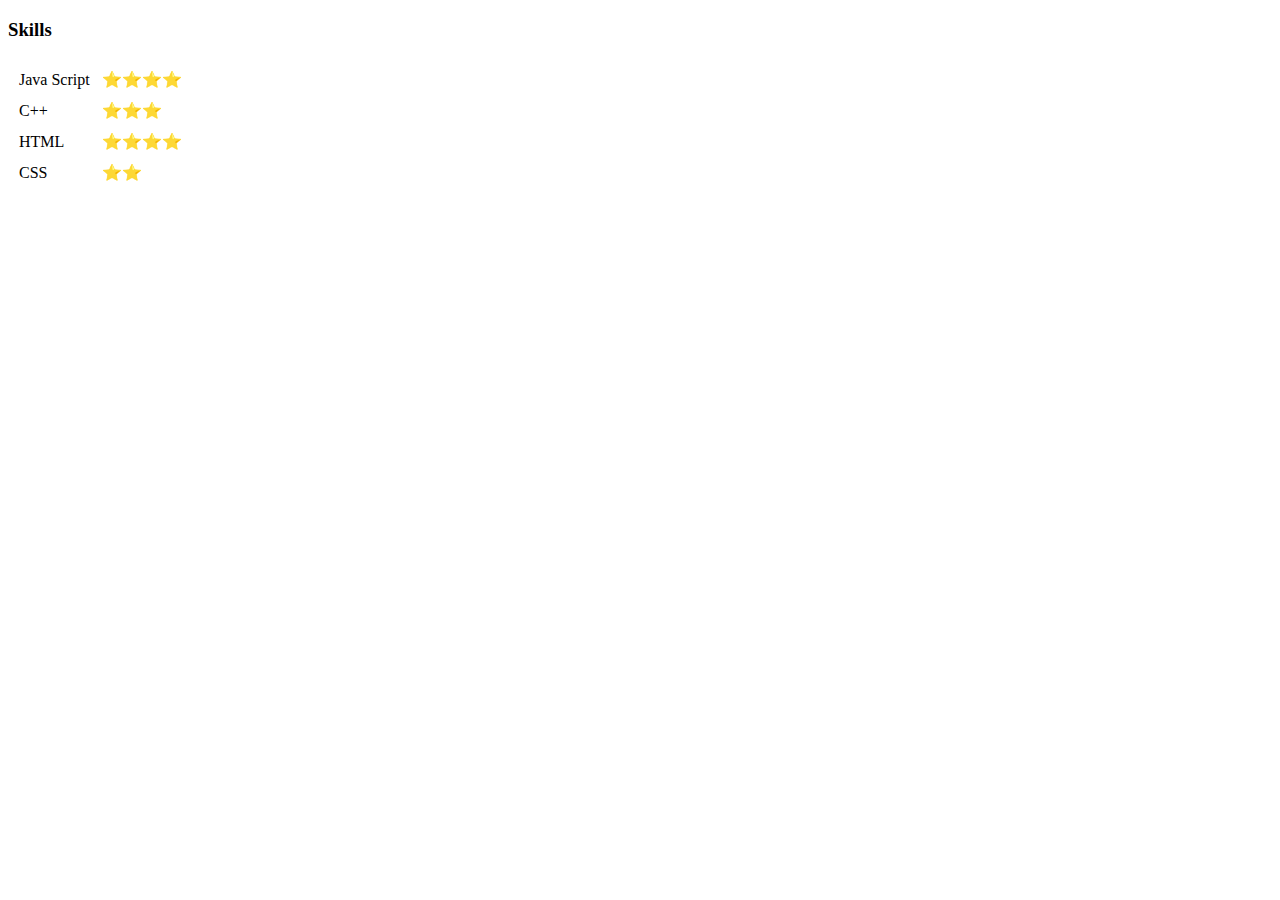
==== index.html @ 1df178f5 "Add initial CV website files" ====
<!DOCTYPE html>
<html lang="en">
<head>
  <meta charset="UTF-8">
  <meta name="viewport" content="width=device-width, initial-scale=1.0">
  <meta http-equiv="X-UA-Compatible" content="ie=edge">
  <title>Document</title>
</head>
  <body>
    <h3>Skills</h3>
    <table cellspacing = "10">
      <tr>
        <td>Java Script</td>
        <td>⭐⭐⭐⭐</td>
      </tr>
      <tr>
        <td>C++</td>
        <td>⭐⭐⭐</td>
      </tr>
      <tr>
        <td>HTML</td>
        <td>⭐⭐⭐⭐</td>
      </tr>
      <tr>
        <td>CSS</td>
        <td>⭐⭐</td>
      </tr>
    </table>
  </body>
</html>
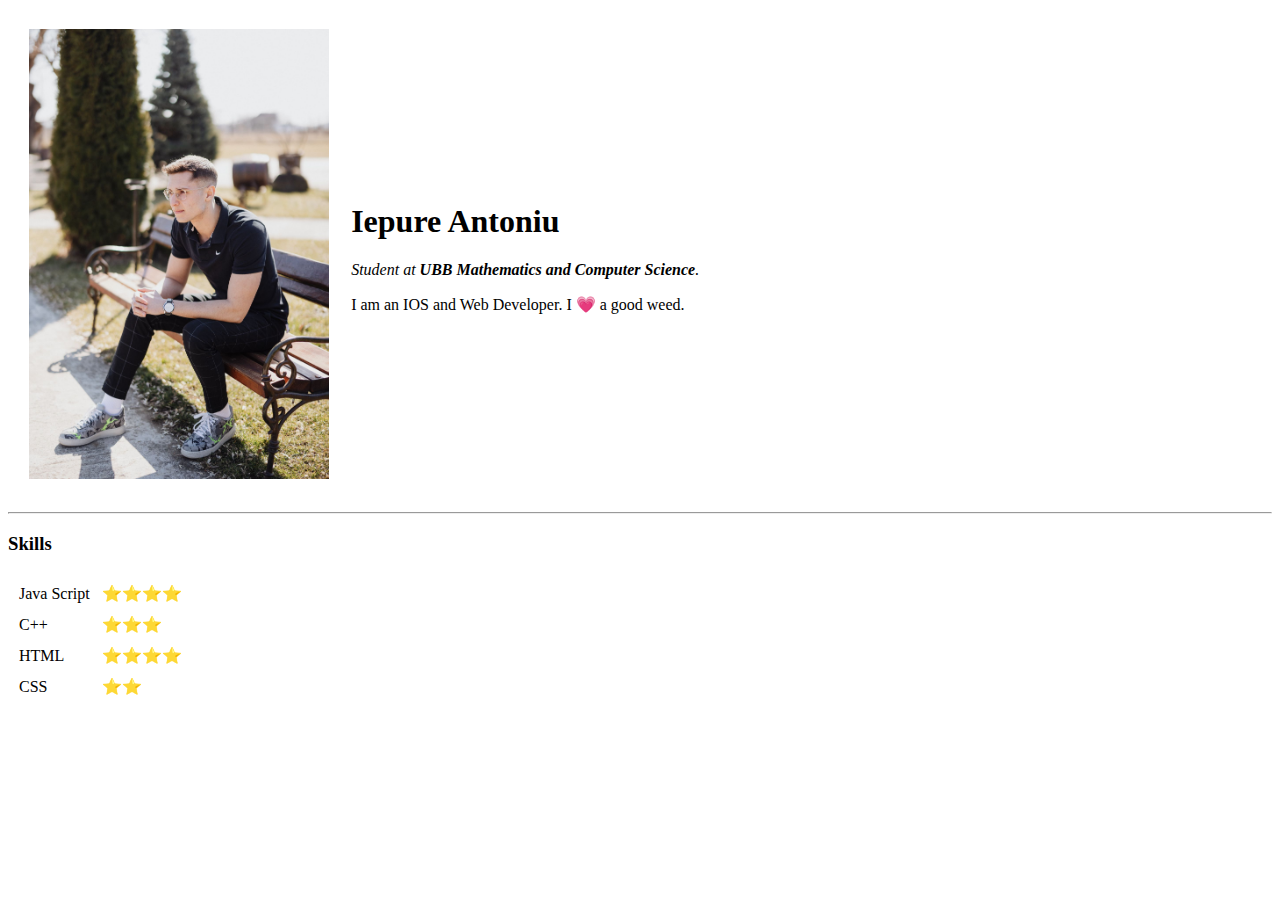
==== commit efb323d4: "Update index.html" ====
--- a/index.html
+++ b/index.html
@@ -1,14 +1,37 @@
 <!DOCTYPE html>
 <html lang="en">
-<head>
-  <meta charset="UTF-8">
-  <meta name="viewport" content="width=device-width, initial-scale=1.0">
-  <meta http-equiv="X-UA-Compatible" content="ie=edge">
-  <title>Document</title>
-</head>
+  <head>
+    <meta charset="UTF-8" />
+    <meta name="viewport" content="width=device-width, initial-scale=1.0" />
+    <meta http-equiv="X-UA-Compatible" content="ie=edge" />
+    <title>Document</title>
+  </head>
   <body>
+    <table cellspacing="20">
+      <tr>
+        <td>
+          <img
+            src="./images/276091329_249507644062891_7069436814930988218_n.jpg"
+            alt=""
+            height="450"
+            border-radius="50"
+          />
+        </td>
+        <td>
+          <h1>Iepure Antoniu</h1>
+          <p>
+            <em
+              >Student at
+              <strong> UBB Mathematics and Computer Science</strong>.</em
+            >
+          </p>
+          <p>I am an IOS and Web Developer. I 💗 a good weed.</p>
+        </td>
+      </tr>
+    </table>
+    <hr />
     <h3>Skills</h3>
-    <table cellspacing = "10">
+    <table cellspacing="10">
       <tr>
         <td>Java Script</td>
         <td>⭐⭐⭐⭐</td>
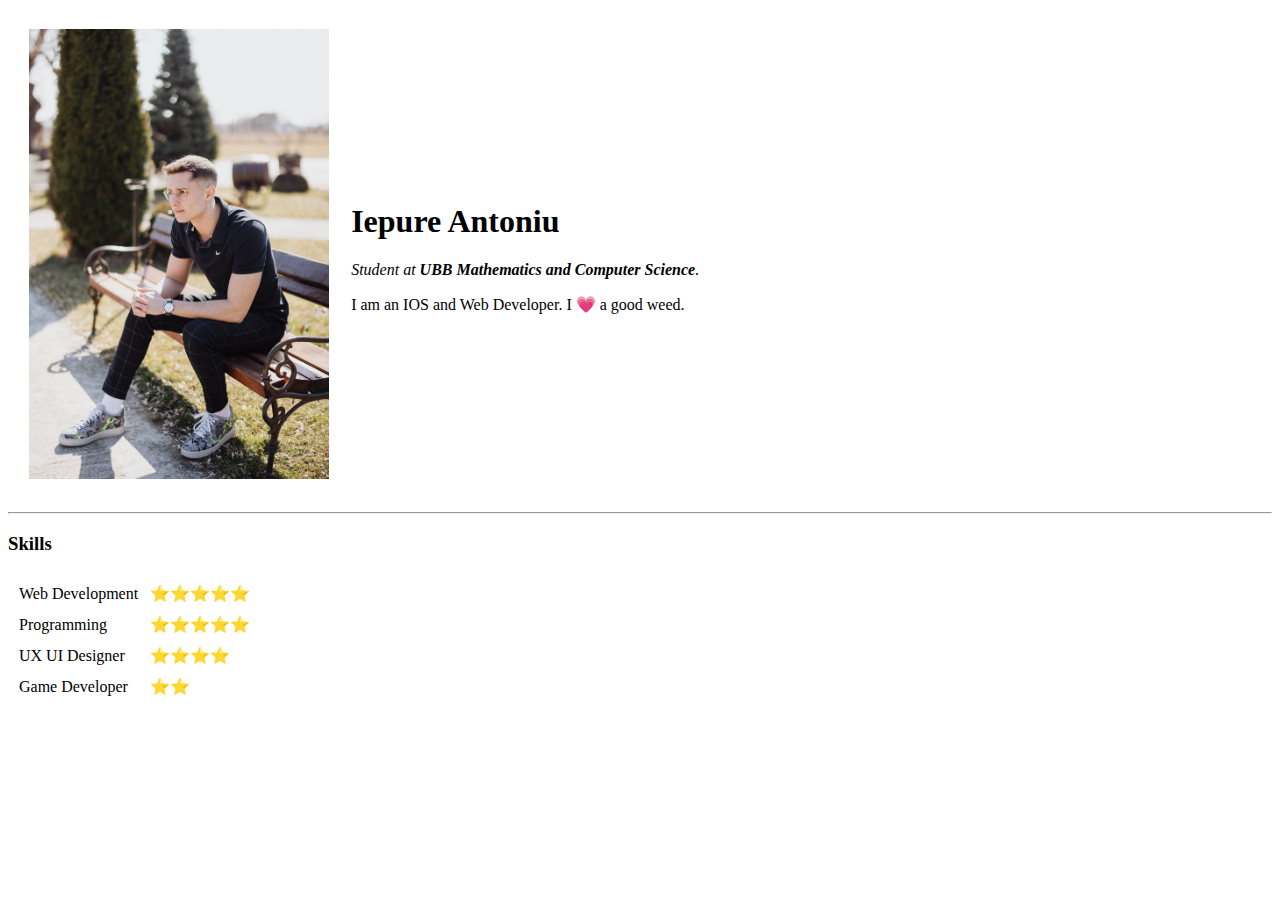
==== commit 3076d3a8: "Update index.html" ====
--- a/index.html
+++ b/index.html
@@ -33,19 +33,19 @@
     <h3>Skills</h3>
     <table cellspacing="10">
       <tr>
-        <td>Java Script</td>
+        <td>Web Development</td>
+        <td>⭐⭐⭐⭐⭐</td>
+      </tr>
+      <tr>
+        <td>Programming</td>
+        <td>⭐⭐⭐⭐⭐</td>
+      </tr>
+      <tr>
+        <td>UX UI Designer</td>
         <td>⭐⭐⭐⭐</td>
       </tr>
       <tr>
-        <td>C++</td>
-        <td>⭐⭐⭐</td>
-      </tr>
-      <tr>
-        <td>HTML</td>
-        <td>⭐⭐⭐⭐</td>
-      </tr>
-      <tr>
-        <td>CSS</td>
+        <td>Game Developer</td>
         <td>⭐⭐</td>
       </tr>
     </table>
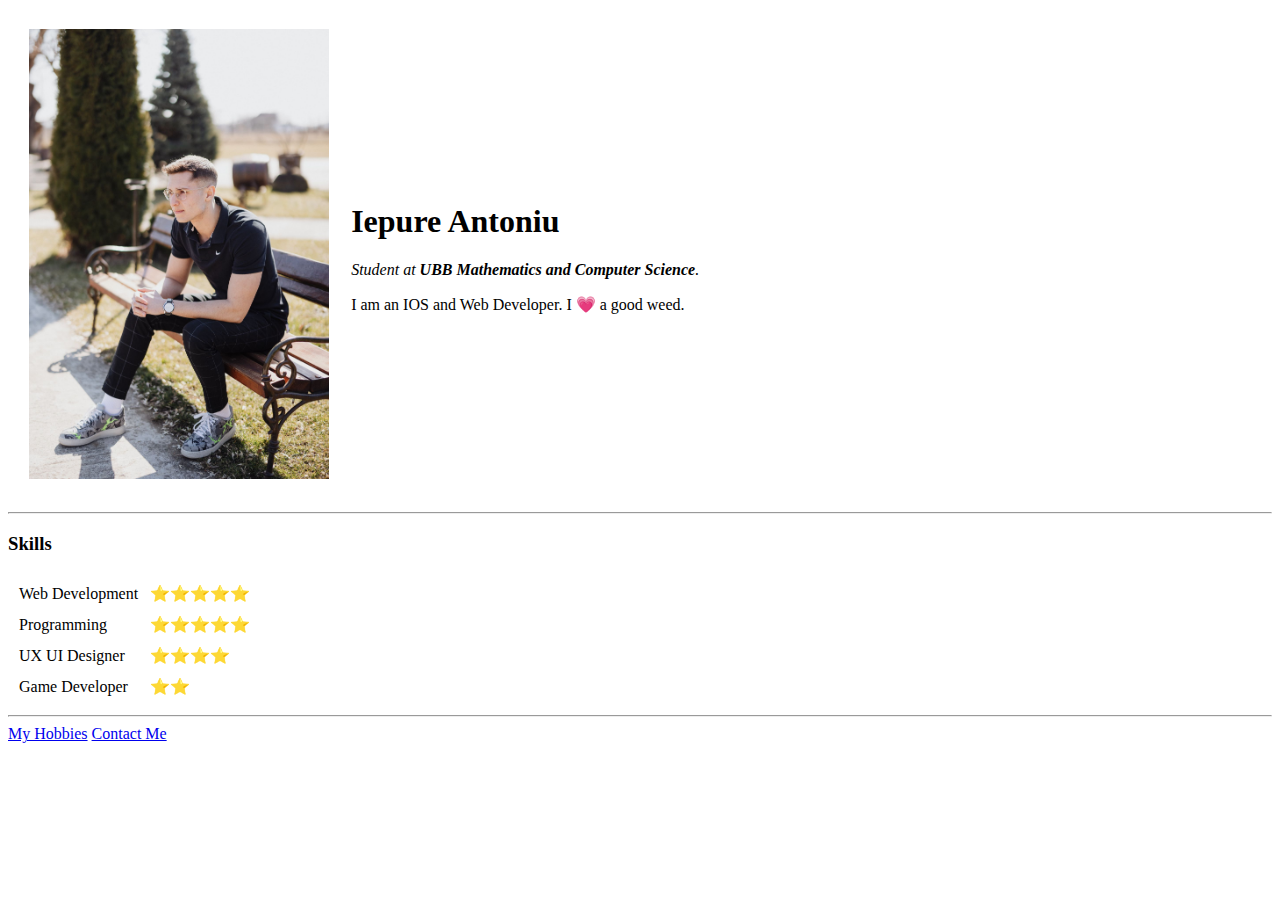
==== commit 7caabd65: "Update index.html" ====
--- a/index.html
+++ b/index.html
@@ -49,5 +49,8 @@
         <td>⭐⭐</td>
       </tr>
     </table>
+    <hr />
+    <a href="./hobbies.html">My Hobbies</a>
+    <a href="./contact-me.html">Contact Me</a>
   </body>
 </html>
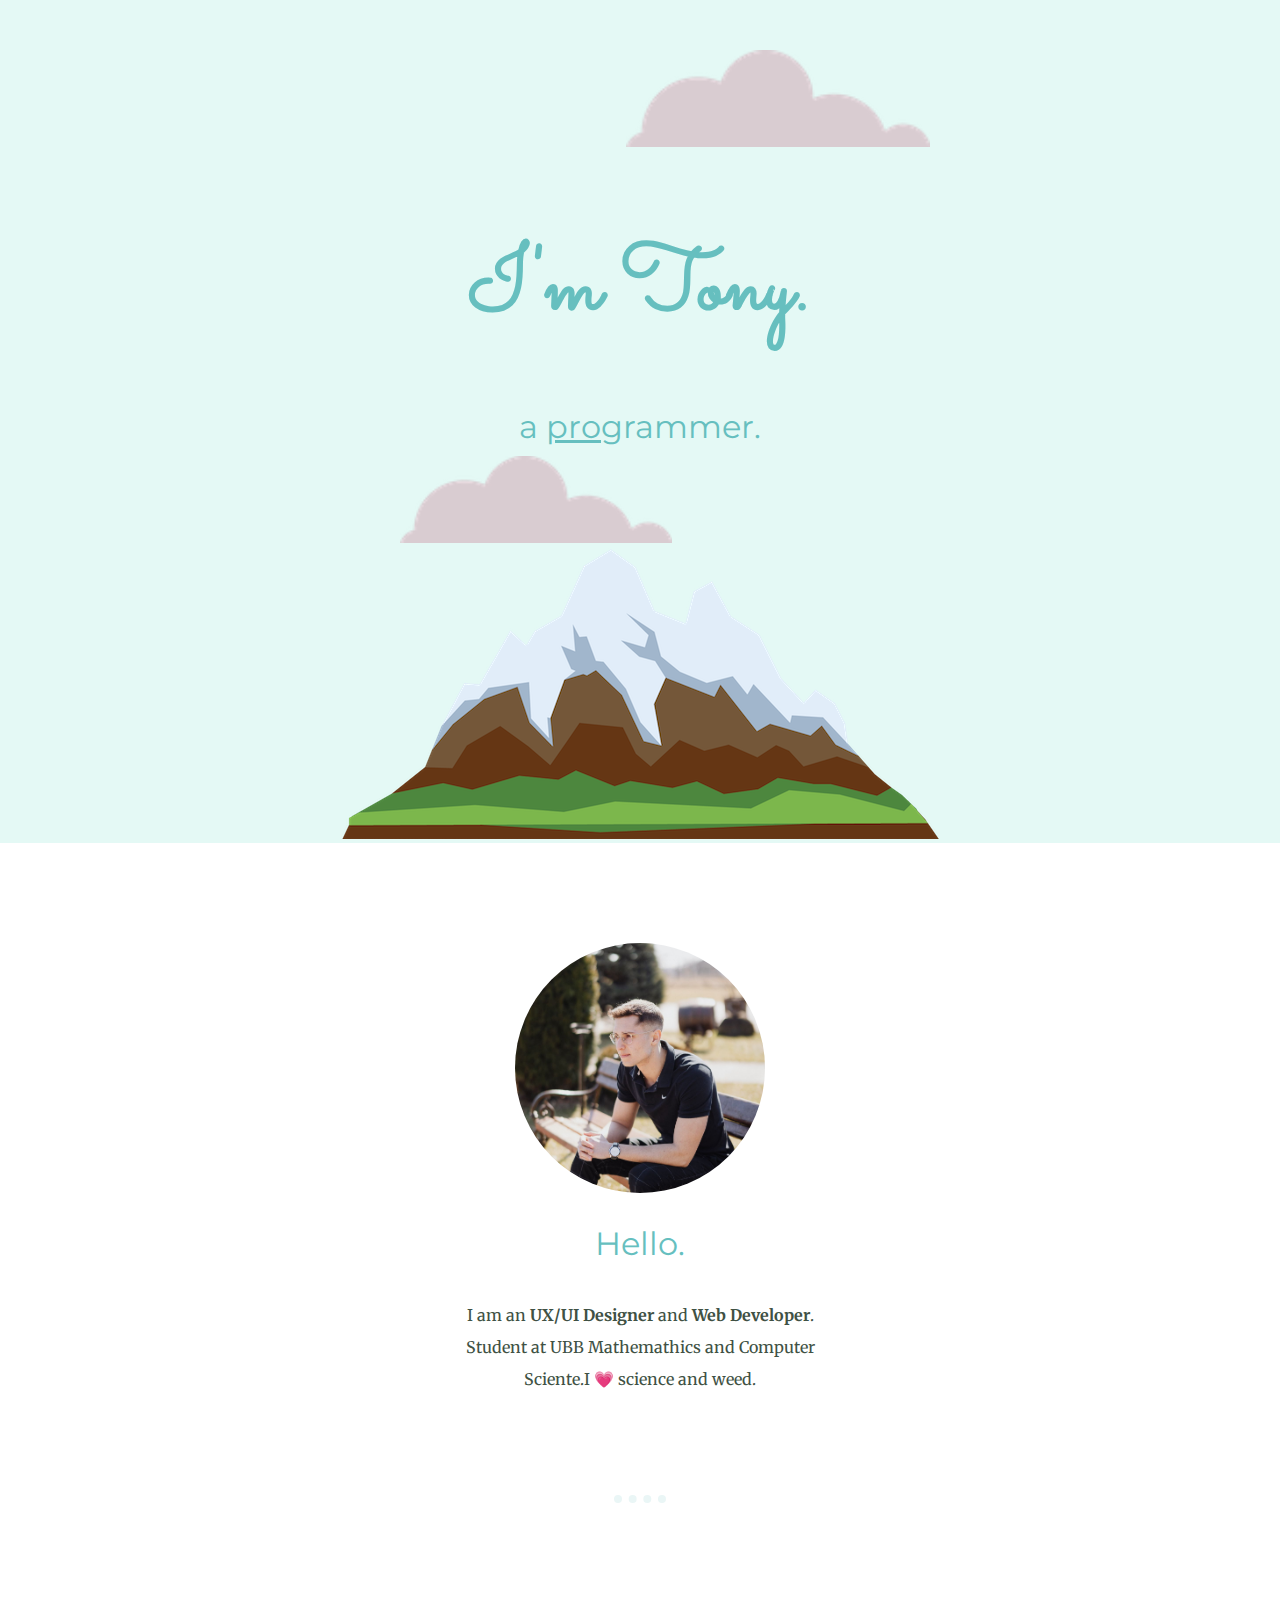
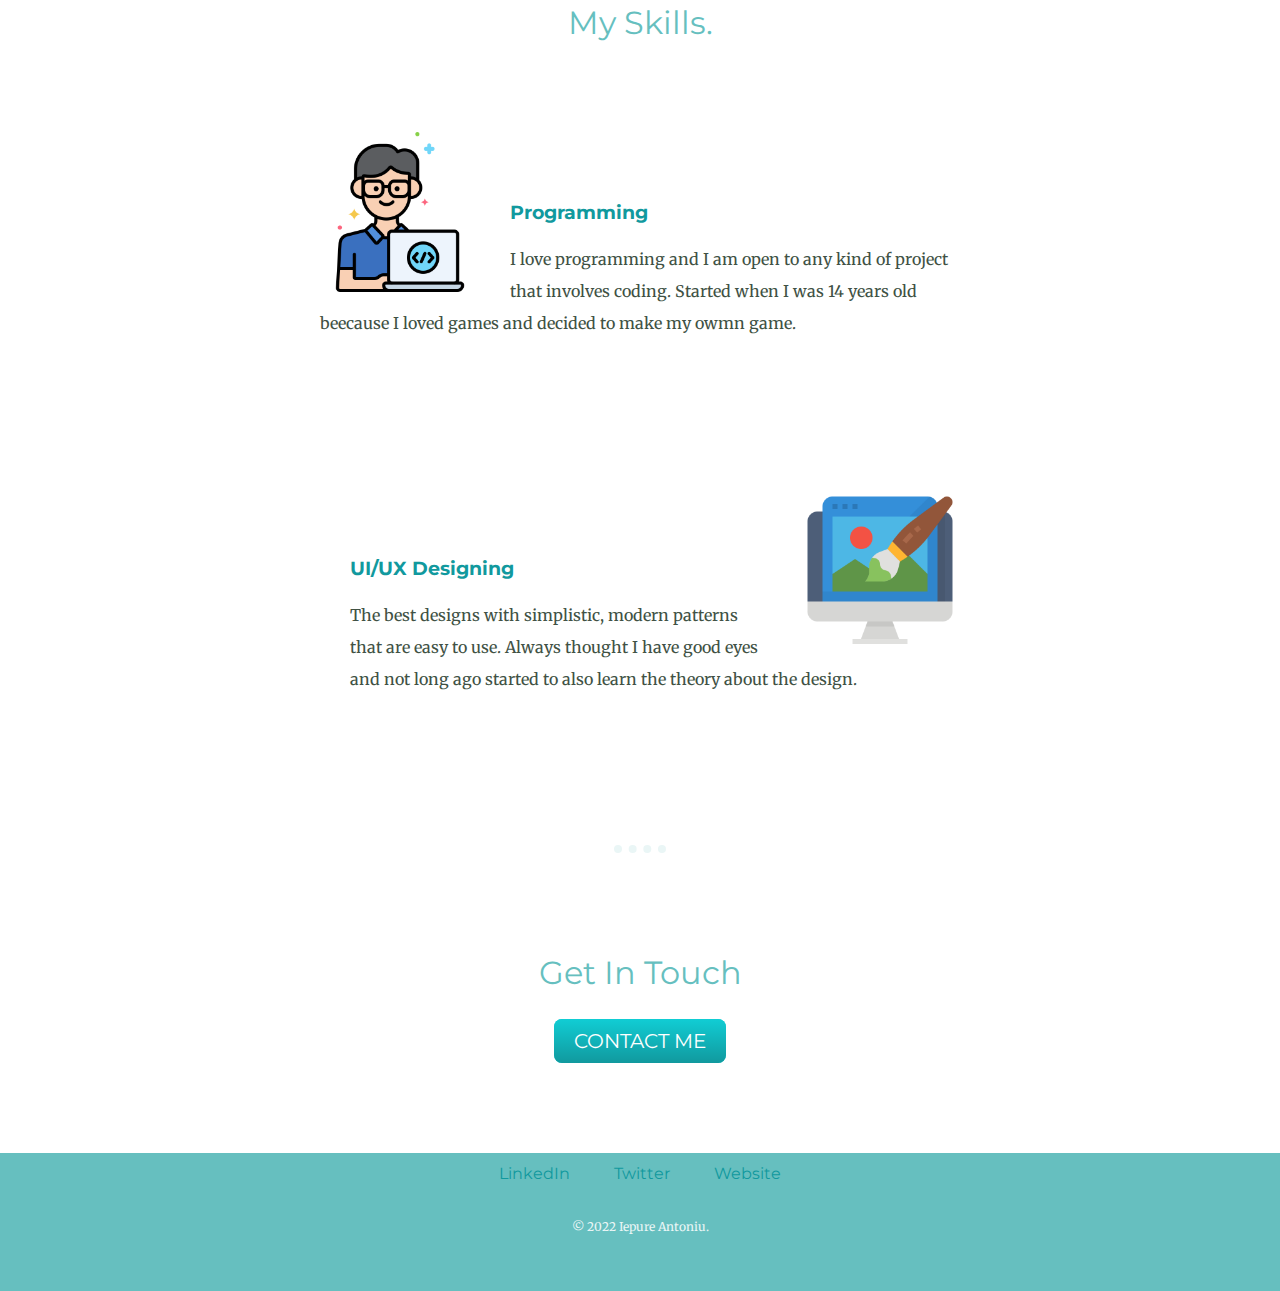
==== commit ddade8aa: "2.0" ====
--- a/index.html
+++ b/index.html
@@ -2,55 +2,94 @@
 <html lang="en">
   <head>
     <meta charset="UTF-8" />
+    <meta http-equiv="X-UA-Compatible" content="IE=edge" />
     <meta name="viewport" content="width=device-width, initial-scale=1.0" />
-    <meta http-equiv="X-UA-Compatible" content="ie=edge" />
-    <title>Document</title>
+    <title>Iepure Antoniu</title>
+    <link rel="stylesheet" href="style.css" />
+    <link rel="icon" href="favicon.ico?v=2" />
+    <link rel="preconnect" href="https://fonts.googleapis.com" />
+    <link rel="preconnect" href="https://fonts.gstatic.com" crossorigin />
+    <link
+      href="https://fonts.googleapis.com/css2?family=Merriweather&family=Montserrat&family=Sacramento&display=swap"
+      rel="stylesheet"
+    />
   </head>
   <body>
-    <table cellspacing="20">
-      <tr>
-        <td>
+    <div class="top-container">
+      <img class="top-cloud" src="./images/cloud.png" alt="cloud-img" />
+      <h1>I'm Tony.</h1>
+      <h2>a <span id="pro">pro</span>grammer.</h2>
+      <img class="bottom-cloud" src="./images/cloud.png" alt="cloud-img" />
+      <img src="./images/mountain.png" alt="mountain-img" />
+    </div>
+
+    <div class="middle-container">
+      <div class="profile">
+        <div class="profile-photo">
           <img
             src="./images/276091329_249507644062891_7069436814930988218_n.jpg"
-            alt=""
-            height="450"
-            border-radius="50"
+            alt="profile-photo"
           />
-        </td>
-        <td>
-          <h1>Iepure Antoniu</h1>
+        </div>
+        <h2>Hello.</h2>
+        <p class="intro">
+          I am an <strong>UX/UI Designer</strong> and
+          <strong>Web Developer</strong>. Student at UBB Mathemathics and
+          Computer Sciente.I 💗 science and weed.
+        </p>
+      </div>
+      <hr />
+      <div class="skills">
+        <h2>My Skills.</h2>
+        <div class="skill-row">
+          <img
+            class="coder-photo"
+            src="./images/programmer.png"
+            alt="programmer-photo"
+          />
+          <div class="code-desc">
+            <h3>Programming</h3>
+            <p>
+              I love programming and I am open to any kind of project that
+              involves coding. Started when I was 14 years old beecause I loved
+              games and decided to make my owmn game.
+            </p>
+          </div>
+        </div>
+
+        <div class="skill-row">
+          <img
+            class="designer-photo"
+            src="./images/graphic-designer.png"
+            alt="graphic-designer-photo"
+          />
+          <div class="design-desc">
+            <h3>UI/UX Designing</h3>
+            <p>
+              The best designs with simplistic, modern patterns that are easy to
+              use. Always thought I have good eyes and not long ago started to
+              also learn the theory about the design.
+            </p>
+          </div>
+        </div>
+      </div>
+      <hr />
+      <div class="contact-me">
+        <h2>Get In Touch</h2>
+        <!-- <h3>Lorem ipsum dolor sit amet, non elit.</h3>
           <p>
-            <em
-              >Student at
-              <strong> UBB Mathematics and Computer Science</strong>.</em
-            >
-          </p>
-          <p>I am an IOS and Web Developer. I 💗 a good weed.</p>
-        </td>
-      </tr>
-    </table>
-    <hr />
-    <h3>Skills</h3>
-    <table cellspacing="10">
-      <tr>
-        <td>Web Development</td>
-        <td>⭐⭐⭐⭐⭐</td>
-      </tr>
-      <tr>
-        <td>Programming</td>
-        <td>⭐⭐⭐⭐⭐</td>
-      </tr>
-      <tr>
-        <td>UX UI Designer</td>
-        <td>⭐⭐⭐⭐</td>
-      </tr>
-      <tr>
-        <td>Game Developer</td>
-        <td>⭐⭐</td>
-      </tr>
-    </table>
-    <hr />
-    <a href="./hobbies.html">My Hobbies</a>
-    <a href="./contact-me.html">Contact Me</a>
+            Lorem ipsum dolor sit amet, in quis, aenean amet. Phasellus sodales,
+            tellus donec dui, ornare erat.
+          </p> -->
+        <a class="btn" href="mailto:iepuretoni533@email.com">CONTACT ME</a>
+      </div>
+    </div>
+
+    <div class="bottom-container">
+      <a class="footer-link" href="https://www.linkedin.com/">LinkedIn</a>
+      <a class="footer-link" href="https://twitter.com/">Twitter</a>
+      <a class="footer-link" href="https://www.appbrewery.co/">Website</a>
+      <p class="copyright">© 2022 Iepure Antoniu.</p>
+    </div>
   </body>
 </html>
--- a/style.css
+++ b/style.css
@@ -0,0 +1,178 @@
+body {
+  color: #405144;
+  text-align: center;
+  margin: 0;
+  font-family: "Merriweather", serif;
+}
+
+h1 {
+  margin: 50px auto 0 auto;
+  font-family: "Sacramento", cursive;
+  font-size: 5.625rem;
+  color: #66bfbf;
+  line-height: 2;
+}
+
+h2,
+h3 {
+  font-family: "Montserrat", sans-serif;
+}
+
+h2 {
+  font-size: 2rem;
+  color: #66bfbf;
+  font-weight: normal;
+  padding-bottom: 10px;
+}
+
+h3,
+a {
+  color: #11999e;
+}
+
+#pro {
+  text-decoration: underline;
+}
+
+.top-container {
+  position: relative;
+  background-color: #e4f9f5;
+  padding-top: 150px;
+}
+
+.middle-container {
+  margin: 100px 0;
+}
+
+.bottom-container {
+  background-color: #66bfbf;
+  padding: 10px 0px 20px;
+}
+
+.bottom-container a {
+  font-family: "Montserrat", sans-serif;
+  margin: 10px 20px;
+}
+
+a:hover {
+  color: #eaf6f6;
+}
+
+a {
+  text-decoration: none;
+}
+
+.bottom-cloud {
+  position: absolute;
+  left: 400px;
+  bottom: 300px;
+}
+
+.top-cloud {
+  position: absolute;
+  right: 350px;
+  top: 50px;
+}
+
+.profile-photo {
+  display: inline-block;
+  width: 250px;
+  height: 250px;
+  border-radius: 50%;
+  overflow: hidden;
+}
+
+.profile-photo img {
+  position: relative;
+  width: 300px;
+  bottom: 70px;
+  right: 40px;
+}
+
+.skill-row {
+  /* display: inline-block; */
+  margin: 80px auto 150px auto;
+  width: 50%;
+  text-align: left;
+}
+
+p {
+  line-height: 2;
+}
+
+.skill-row img {
+  width: 25%;
+}
+
+.coder-photo {
+  float: left;
+  margin-right: 30px;
+}
+
+.designer-photo {
+  float: right;
+  margin-left: 30px;
+}
+
+.code-desc {
+  padding-top: 50px;
+}
+
+.design-desc {
+  padding-top: 50px;
+  margin-left: 30px;
+}
+
+hr {
+  border-style: none;
+  border-top: dotted;
+  border-color: #eaf6f6;
+  border-width: 8px;
+  width: 4%;
+  margin: 100px auto;
+}
+
+.intro {
+  width: 30%;
+  margin: 0 auto;
+}
+
+.top-cloud {
+  width: 19rem;
+}
+
+.bottom-cloud {
+  width: 17rem;
+}
+
+.btn {
+  background: #11cdd4;
+  background-image: -webkit-linear-gradient(top, #11cdd4, #11999e);
+  background-image: -moz-linear-gradient(top, #11cdd4, #11999e);
+  background-image: -o-linear-gradient(top, #11cdd4, #11999e);
+  background-image: linear-gradient(top, #11cdd4, #11999e);
+  -webkit-border-radius: 8;
+  -moz-border-raius: 8;
+  border-radius: 8px;
+  font-family: "Montserrat", sans-serif;
+  color: #ffffff;
+  font-size: 20px;
+  padding: 10px 20px 10px 20px;
+  text-decoration: none;
+}
+
+.btn:hover {
+  background: #30e3cb;
+  background-image: -webkit-linear-gradient(top, #30e3cb, #2bc4ad);
+  background-image: -moz-linear-gradient(top, #30e3cb, #2bc4ad);
+  background-image: -ms-linear-gradient(top, #30e3cb, #2bc4ad);
+  background-image: -o-linear-gradient(top, #30e3cb, #2bc4ad);
+  background-image: linear-gradient(top, #30e3cb, #2bc4ad);
+  text-decoration: none;
+}
+
+.copyright {
+  color: #eaf6f6;
+  font-size: 0.75rem;
+  padding: 20px 0px;
+}
